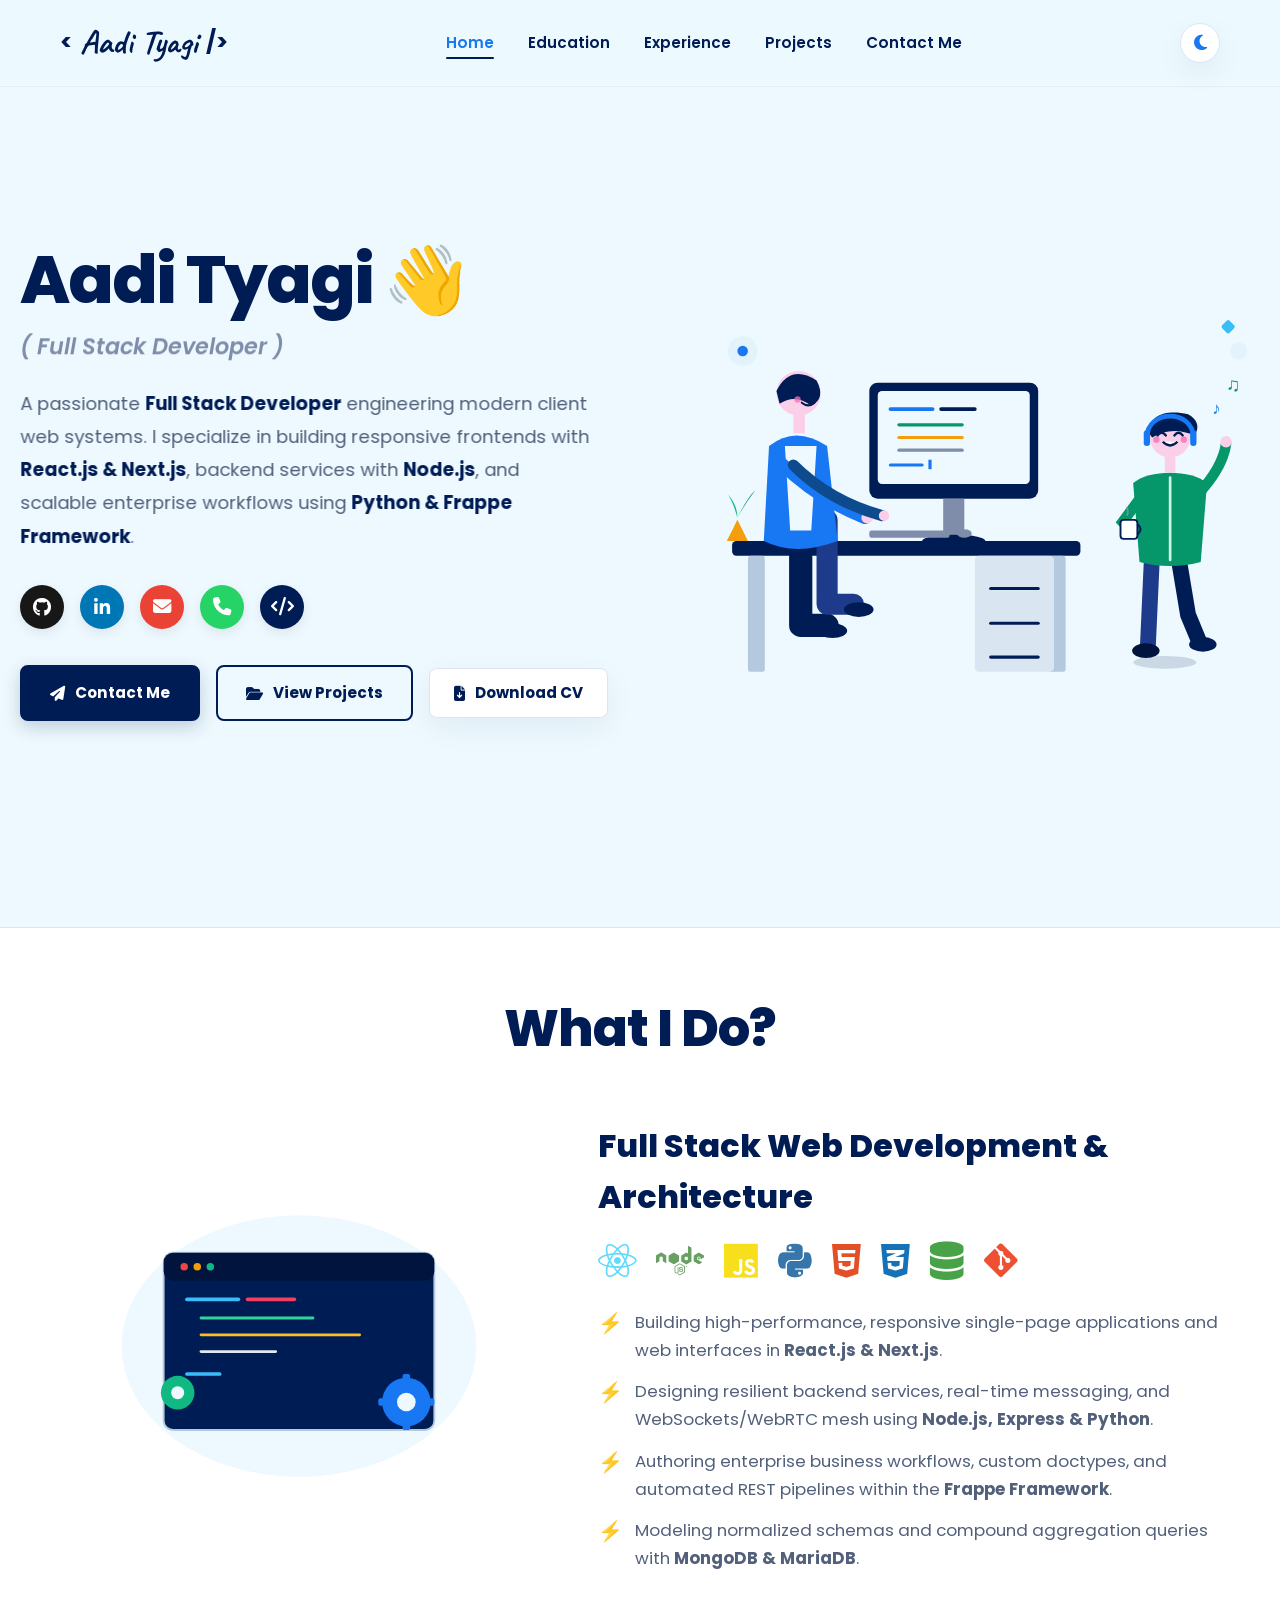
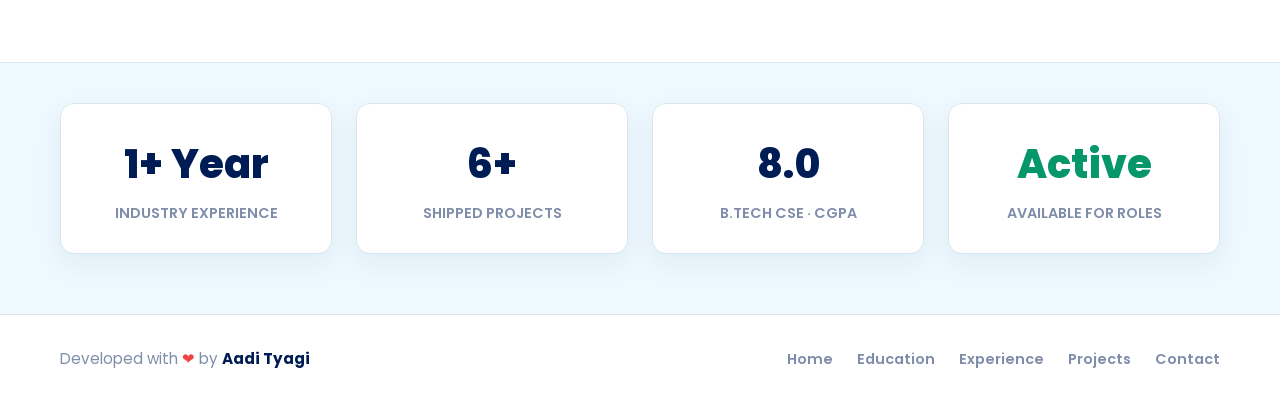
==== index.html @ 20dd753e "feat: complete master portfolio with dark mode, animations, and live projects" ====
<!DOCTYPE html>
<html lang="en">
<head>
  <meta charset="UTF-8">
  <meta name="viewport" content="width=device-width, initial-scale=1.0">
  <meta name="description" content="Aadi Tyagi — Full Stack Developer at iSpecia Technologies. Building high-performance web applications with React, Next.js, Node.js & Frappe Framework.">
  <title>Aadi Tyagi | Full Stack Developer</title>

  <!-- Google Fonts: Poppins & Caveat (Signature Script) -->
  <link rel="preconnect" href="https://fonts.googleapis.com">
  <link rel="preconnect" href="https://fonts.gstatic.com" crossorigin>
  <link href="https://fonts.googleapis.com/css2?family=Caveat:wght@700&family=Poppins:wght@300;400;500;600;700;800;900&display=swap" rel="stylesheet">

  <!-- FontAwesome 6 Icons -->
  <link rel="stylesheet" href="https://cdnjs.cloudflare.com/ajax/libs/font-awesome/6.5.1/css/all.min.css">

  <link rel="stylesheet" href="style.css">
  <link rel="icon" href="data:image/svg+xml,<svg xmlns='http://www.w3.org/2000/svg' viewBox='0 0 100 100'><text y='.9em' font-size='90'>⚡</text></svg>">
</head>
<body>

  <!-- Unique Animated Page Loader (Home: Code Bracket Pulse) -->
  <div class="page-loader" id="pageLoader">
    <div class="loader-code">&lt; Aadi Tyagi /&gt;</div>
    <span class="loader-text">Loading Portfolio...</span>
  </div>

  <!-- Header Navigation -->
  <header class="header-nav" id="headerNav">
    <div class="nav-container">
      <a href="index.html" class="brand-signature">
        <span class="brand-code-bracket">&lt;</span>
        <span>Aadi Tyagi</span>
        <span class="brand-code-bracket">/&gt;</span>
      </a>

      <nav>
        <ul class="nav-menu">
          <li><a href="index.html" class="nav-link active">Home</a></li>
          <li><a href="education.html" class="nav-link">Education</a></li>
          <li><a href="experience.html" class="nav-link">Experience</a></li>
          <li><a href="projects.html" class="nav-link">Projects</a></li>
          <li><a href="contact.html" class="nav-link">Contact Me</a></li>
        </ul>
      </nav>

      <!-- Theme Switcher & Mobile Toggle -->
      <div class="nav-actions">
        <button class="theme-toggle-btn" aria-label="Toggle theme" title="Toggle Dark/Light Mode">
          <i class="fa-solid fa-moon theme-icon-moon"></i>
        </button>
        <button class="nav-toggle" id="navToggle" aria-label="Toggle navigation">
          <span></span><span></span><span></span>
        </button>
      </div>
    </div>
  </header>

  <!-- Mobile Drawer -->
  <div class="mobile-menu" id="mobileMenu">
    <a href="index.html" class="mobile-link active">Home</a>
    <a href="education.html" class="mobile-link">Education</a>
    <a href="experience.html" class="mobile-link">Experience</a>
    <a href="projects.html" class="mobile-link">Projects</a>
    <a href="contact.html" class="mobile-link">Contact Me</a>
  </div>

  <main>
    <!-- HERO SECTION (Ashutosh Split Style) -->
    <section class="page-section">
      <div class="container hero-split">
        
        <!-- Left: Text Greeting & Description -->
        <div class="hero-text-side">
          <h1 class="hero-greeting scroll-reveal-top">Aadi Tyagi <span class="wave-hand">👋</span></h1>
          <div class="hero-handle scroll-reveal-top delay-1">( Full Stack Developer )</div>
          
          <p class="hero-summary scroll-reveal-left delay-1">
            A passionate <strong>Full Stack Developer</strong> engineering modern client web systems. I specialize in building responsive frontends with <strong>React.js &amp; Next.js</strong>, backend services with <strong>Node.js</strong>, and scalable enterprise workflows using <strong>Python &amp; Frappe Framework</strong>.
          </p>

          <!-- Social Media Icons Row -->
          <div class="social-icons-row scroll-reveal-bottom delay-2">
            <a href="https://github.com/aadityagi24" target="_blank" rel="noopener" class="social-circle github" title="GitHub">
              <i class="fa-brands fa-github"></i>
            </a>
            <a href="https://linkedin.com" target="_blank" rel="noopener" class="social-circle linkedin" title="LinkedIn">
              <i class="fa-brands fa-linkedin-in"></i>
            </a>
            <a href="mailto:aadityagi1232@gmail.com" class="social-circle email" title="Email Me">
              <i class="fa-solid fa-envelope"></i>
            </a>
            <a href="tel:7409084392" class="social-circle phone" title="Call Me">
              <i class="fa-solid fa-phone"></i>
            </a>
            <a href="contact.html" class="social-circle code" title="Get in Touch">
              <i class="fa-solid fa-code"></i>
            </a>
          </div>

          <!-- Action Buttons -->
          <div class="hero-btn-row scroll-reveal-bottom delay-3">
            <a href="contact.html" class="btn-ashutosh">
              <i class="fa-solid fa-paper-plane"></i> Contact Me
            </a>
            <a href="projects.html" class="btn-ashutosh-outline">
              <i class="fa-solid fa-folder-open"></i> View Projects
            </a>
            <a href="Aadi Resume.pdf" download="Aadi_Tyagi_Resume.pdf" class="btn-ashutosh-download" title="Download Official Resume PDF">
              <i class="fa-solid fa-file-arrow-down"></i> Download CV
            </a>
          </div>
        </div>

        <!-- Right: Clean Developer Vector Illustration with 2 Expressive Cartoon Characters -->
        <div class="hero-art-side scroll-reveal-forward delay-1">
          <div class="illustration-wrap">
            <svg viewBox="0 0 520 420" fill="none" xmlns="http://www.w3.org/2000/svg" style="width: 100%; height: auto;">
              <!-- Desk Surface & Architecture -->
              <rect x="20" y="270" width="330" height="14" rx="4" fill="#001C55"/>
              <rect x="35" y="284" width="16" height="110" rx="3" fill="#B4C9DE"/>
              <rect x="320" y="284" width="16" height="110" rx="3" fill="#B4C9DE"/>
              
              <!-- Drawers Unit -->
              <rect x="250" y="284" width="75" height="110" rx="4" fill="#D9E6F2"/>
              <line x1="265" y1="315" x2="310" y2="315" stroke="#001C55" stroke-width="3" stroke-linecap="round"/>
              <line x1="265" y1="348" x2="310" y2="348" stroke="#001C55" stroke-width="3" stroke-linecap="round"/>
              <line x1="265" y1="380" x2="310" y2="380" stroke="#001C55" stroke-width="3" stroke-linecap="round"/>

              <!-- Computer Monitor with Glow -->
              <rect x="150" y="120" width="160" height="110" rx="8" fill="#001C55"/>
              <rect x="158" y="128" width="144" height="88" rx="4" fill="#EDF9FE" class="screen-glow-bg"/>
              <rect x="220" y="230" width="20" height="40" fill="#7F8DAA"/>
              <ellipse cx="230" cy="270" rx="30" ry="6" fill="#001C55"/>
              
              <!-- Code Lines on Monitor Screen with Blinking Cursor -->
              <g class="typing-code-lines">
                <line x1="170" y1="145" x2="210" y2="145" stroke="#1877F2" stroke-width="3.5" stroke-linecap="round" class="dev-line line-1"/>
                <line x1="218" y1="145" x2="250" y2="145" stroke="#001C55" stroke-width="3.5" stroke-linecap="round" class="dev-line line-2"/>
                <line x1="178" y1="160" x2="250" y2="160" stroke="#059669" stroke-width="3" stroke-linecap="round" class="dev-line line-3"/>
                <line x1="178" y1="172" x2="280" y2="172" stroke="#F59E0B" stroke-width="3" stroke-linecap="round" class="dev-line line-4"/>
                <line x1="178" y1="184" x2="240" y2="184" stroke="#7F8DAA" stroke-width="3" stroke-linecap="round" class="dev-line line-5"/>
                <line x1="170" y1="198" x2="200" y2="198" stroke="#1877F2" stroke-width="3" stroke-linecap="round" class="dev-line line-6"/>
                <rect x="206" y="193" width="3" height="9" fill="#1877F2" class="dev-code-cursor"/>
              </g>

              <!-- Keyboard & Mouse -->
              <rect x="150" y="260" width="76" height="7" rx="2" fill="#7F8DAA"/>
              <ellipse cx="240" cy="263" rx="7" ry="4" fill="#7F8DAA"/>

              <!-- ========================================================
                   CARTOON 1: DEVELOPER SITTING & WORKING AT DESK
                   ======================================================== -->
              <!-- Legs -->
              <path d="M85 250 L85 350 L110 350" stroke="#001C55" stroke-width="22" stroke-linecap="round" stroke-linejoin="round"/>
              <path d="M110 250 L110 330 L135 330" stroke="#1E3A8A" stroke-width="20" stroke-linecap="round" stroke-linejoin="round"/>
              <!-- Shoes -->
              <ellipse cx="115" cy="355" rx="14" ry="7" fill="#001C55"/>
              <ellipse cx="140" cy="335" rx="14" ry="7" fill="#001C55"/>
              
              <!-- Body / Jacket -->
              <path d="M55 180 Q80 160 110 180 L120 270 Q80 285 50 270 Z" fill="#1877F2"/>
              <path d="M70 180 L75 260 L95 260 L100 180 Z" fill="#EDF9FE"/>

              <!-- Left Arm (Typing rapidly on keyboard) -->
              <g class="anim-typing-left">
                <path d="M65 195 Q100 230 146 248" stroke="#1877F2" stroke-width="12" stroke-linecap="round"/>
                <circle cx="148" cy="248" r="5.5" fill="#FBCFE8"/>
              </g>

              <!-- Right Arm (Typing alternating rhythm) -->
              <g class="anim-typing-right">
                <path d="M78 198 Q112 232 162 246" stroke="#0E4A8E" stroke-width="10.5" stroke-linecap="round"/>
                <circle cx="164" cy="246" r="5" fill="#FBCFE8"/>
              </g>

              <!-- Head & Fully Visible Cute Face -->
              <g class="anim-dev-head">
                <rect x="78" y="150" width="11" height="18" fill="#FBCFE8"/>
                <circle cx="83" cy="130" r="21" fill="#FBCFE8"/>
                <!-- Hair -->
                <path d="M62 128 Q75 102 100 118 Q109 135 95 142 Q80 130 65 140 Z" fill="#001C55"/>
                <!-- Glasses -->
                <rect x="86" y="124" width="11" height="9" rx="2" fill="none" stroke="#001C55" stroke-width="2"/>
                <circle cx="91" cy="128" r="1.8" fill="#001C55"/>
                <!-- Smile & Blush -->
                <path d="M86 139 Q92 144 98 139" stroke="#001C55" stroke-width="2" stroke-linecap="round" fill="none"/>
                <circle cx="82" cy="136" r="3" fill="#F472B6" opacity="0.75"/>
              </g>
              
              <!-- Potted Plant on Desk -->
              <path d="M25 250 L35 270 L15 270 Z" fill="#F59E0B"/>
              <path d="M25 248 Q20 230 15 225 Q25 235 25 248 Z" fill="#10B981"/>
              <path d="M25 248 Q35 228 42 222 Q32 235 25 248 Z" fill="#059669"/>

              <!-- ========================================================
                   CARTOON 2: DANCING & ENJOYING FRIEND WITH HEADPHONES
                   ======================================================== -->
              <g class="anim-dancing-cartoon">
                <!-- Ground Contact Shadow -->
                <ellipse cx="430" cy="385" rx="30" ry="6" fill="rgba(0, 28, 85, 0.15)"/>

                <!-- Dancing Legs (tapping foot rhythm) -->
                <path d="M418 280 L414 368" stroke="#1E3A8A" stroke-width="15" stroke-linecap="round"/>
                <path d="M442 280 L452 340 L462 364" stroke="#001C55" stroke-width="15" stroke-linecap="round" stroke-linejoin="round"/>
                <!-- Sneakers -->
                <ellipse cx="412" cy="374" rx="13" ry="7" fill="#00143D"/>
                <ellipse cx="466" cy="368" rx="13" ry="7" fill="#001C55"/>

                <!-- Emerald Green Hoodie Torso -->
                <path d="M400 215 C415 202 455 202 470 215 L464 290 C446 295 424 295 406 290 Z" fill="#059669"/>
                <line x1="435" y1="210" x2="435" y2="288" stroke="#D1FAE5" stroke-width="2.5" stroke-linecap="round"/>

                <!-- Left Arm holding warm coffee mug -->
                <path d="M410 225 L390 252 L400 262" stroke="#059669" stroke-width="10" stroke-linecap="round"/>
                <rect x="388" y="250" width="16" height="18" rx="3" fill="#FFFFFF" stroke="#001C55" stroke-width="1.8"/>
                <path d="M404 254 Q410 259 404 264" stroke="#001C55" stroke-width="2" fill="none"/>
                <!-- Steam -->
                <path d="M394 246 Q396 242 394 238" stroke="#7F8DAA" stroke-width="1.5" fill="none"/>

                <!-- Right Arm raised dancing in rhythm -->
                <g class="anim-dance-arms">
                  <path d="M462 225 Q485 200 488 178" stroke="#059669" stroke-width="10" stroke-linecap="round"/>
                  <circle cx="488" cy="176" r="5.5" fill="#FBCFE8"/>
                </g>

                <!-- Head & FULLY VISIBLE HAPPY FACE WITH HEADPHONES -->
                <rect x="430" y="190" width="10" height="15" fill="#FBCFE8"/>
                <circle cx="435" cy="172" r="19" fill="#FBCFE8"/>
                <!-- Hair -->
                <path d="M415 168 C415 148 435 146 452 150 C460 154 464 162 458 170 C445 164 430 164 418 172 Z" fill="#001C55"/>
                <!-- Wireless Headphones -->
                <path d="M413 172 C413 145 457 145 457 172" stroke="#1877F2" stroke-width="4.5" fill="none"/>
                <rect x="410" y="165" width="6" height="15" rx="3" fill="#1877F2"/>
                <rect x="454" y="165" width="6" height="15" rx="3" fill="#1877F2"/>
                <!-- Happy closed singing/grooving eyes (^ ^) -->
                <path d="M423 170 Q427 165 431 170" stroke="#001C55" stroke-width="2.2" fill="none" stroke-linecap="round"/>
                <path d="M439 170 Q443 165 447 170" stroke="#001C55" stroke-width="2.2" fill="none" stroke-linecap="round"/>
                <!-- Joyful open smile -->
                <path d="M428 176 Q435 183 442 176" stroke="#001C55" stroke-width="2.2" fill="#FFFFFF"/>
                <!-- Pink blush cheeks -->
                <circle cx="422" cy="174" r="3" fill="#F472B6" opacity="0.8"/>
                <circle cx="448" cy="174" r="3" fill="#F472B6" opacity="0.8"/>

                <!-- Floating Music Notes -->
                <text x="475" y="150" fill="#1877F2" font-size="16" font-weight="bold" class="anim-music-note">♪</text>
                <text x="488" y="128" fill="#059669" font-size="18" font-weight="bold" class="anim-music-note delay-1">♫</text>
              </g>

              <!-- Ambient Floating Tech Elements -->
              <circle cx="30" cy="90" r="14" fill="#E2F3FB"/>
              <circle cx="30" cy="90" r="5" fill="#1877F2"/>
              <circle cx="500" cy="90" r="8" fill="#E2F3FB"/>
              <rect x="490" y="60" width="10" height="10" rx="2" transform="rotate(45 490 60)" fill="#38BDF8"/>
            </svg>
          </div>
        </div>

      </div>
    </section>

    <!-- WHAT I DO SECTION (Ashutosh Hathidara Style) -->
    <section class="page-section" style="background: var(--bg-card); border-top: 1px solid var(--border-card); border-bottom: 1px solid var(--border-card);">
      <div class="container">
        <h2 class="section-heading-center scroll-reveal-top">What I Do?</h2>

        <div class="what-i-do-grid">
          <!-- Left: Development Illustration -->
          <div class="wid-art scroll-reveal-left delay-1">
            <svg viewBox="0 0 450 360" fill="none" xmlns="http://www.w3.org/2000/svg" style="max-width: 420px; width: 100%; height: auto;">
              <!-- Background Cloud / Hexagon Bubble -->
              <ellipse cx="225" cy="180" rx="190" ry="140" fill="#EDF9FE"/>
              <!-- Code Window -->
              <rect x="80" y="80" width="290" height="190" rx="10" fill="#001C55" stroke="#B4C9DE" stroke-width="2"/>
              <rect x="80" y="80" width="290" height="30" rx="10" fill="#00143D"/>
              <circle cx="102" cy="95" r="4" fill="#EF4444"/>
              <circle cx="116" cy="95" r="4" fill="#F59E0B"/>
              <circle cx="130" cy="95" r="4" fill="#10B981"/>
              
              <!-- Code Text lines -->
              <line x1="105" y1="130" x2="160" y2="130" stroke="#38BDF8" stroke-width="4" stroke-linecap="round"/>
              <line x1="170" y1="130" x2="220" y2="130" stroke="#F43F5E" stroke-width="4" stroke-linecap="round"/>
              <line x1="120" y1="150" x2="240" y2="150" stroke="#34D399" stroke-width="3" stroke-linecap="round"/>
              <line x1="120" y1="168" x2="290" y2="168" stroke="#FBBF24" stroke-width="3" stroke-linecap="round"/>
              <line x1="120" y1="186" x2="200" y2="186" stroke="#E2E8F0" stroke-width="3" stroke-linecap="round"/>
              <line x1="105" y1="210" x2="140" y2="210" stroke="#38BDF8" stroke-width="4" stroke-linecap="round"/>

              <!-- Animated Gear & Connection nodes -->
              <g class="spin-slow-gear">
                <circle cx="340" cy="240" r="26" fill="#1877F2"/>
                <circle cx="340" cy="240" r="10" fill="#EDF9FE"/>
                <!-- gear cogs -->
                <rect x="336" y="210" width="8" height="6" rx="2" fill="#1877F2"/>
                <rect x="336" y="264" width="8" height="6" rx="2" fill="#1877F2"/>
                <rect x="310" y="236" width="6" height="8" rx="2" fill="#1877F2"/>
                <rect x="364" y="236" width="6" height="8" rx="2" fill="#1877F2"/>
              </g>
              <g class="pulse-node">
                <circle cx="95" cy="230" r="18" fill="#10B981"/>
                <circle cx="95" cy="230" r="7" fill="#EDF9FE"/>
              </g>
            </svg>
          </div>

          <!-- Right: Skills and Bullets -->
          <div class="wid-content scroll-reveal-right delay-1">
            <h3 class="wid-title scroll-reveal-top delay-1">Full Stack Web Development &amp; Architecture</h3>

            <!-- Tech Icons Row -->
            <div class="tech-icons-row scroll-reveal-forward delay-2" title="Core Technologies">
              <i class="fa-brands fa-react tech-icon-item" title="React.js" style="color: #61DAFB;"></i>
              <i class="fa-brands fa-node tech-icon-item" title="Node.js" style="color: #68A063;"></i>
              <i class="fa-brands fa-js tech-icon-item" title="JavaScript ES6+" style="color: #F7DF1E;"></i>
              <i class="fa-brands fa-python tech-icon-item" title="Python" style="color: #3776AB;"></i>
              <i class="fa-brands fa-html5 tech-icon-item" title="HTML5" style="color: #E34F26;"></i>
              <i class="fa-brands fa-css3-alt tech-icon-item" title="CSS3" style="color: #1572B6;"></i>
              <i class="fa-solid fa-database tech-icon-item" title="MongoDB & SQL" style="color: #47A248;"></i>
              <i class="fa-brands fa-git-alt tech-icon-item" title="Git" style="color: #F05032;"></i>
            </div>

            <!-- Bullet Points -->
            <div class="wid-bullets">
              <div class="wid-bullet scroll-reveal-bottom delay-1">
                <span class="bullet-emoji">⚡</span>
                <span>Building high-performance, responsive single-page applications and web interfaces in <strong>React.js &amp; Next.js</strong>.</span>
              </div>
              <div class="wid-bullet scroll-reveal-bottom delay-2">
                <span class="bullet-emoji">⚡</span>
                <span>Designing resilient backend services, real-time messaging, and WebSockets/WebRTC mesh using <strong>Node.js, Express &amp; Python</strong>.</span>
              </div>
              <div class="wid-bullet scroll-reveal-bottom delay-3">
                <span class="bullet-emoji">⚡</span>
                <span>Authoring enterprise business workflows, custom doctypes, and automated REST pipelines within the <strong>Frappe Framework</strong>.</span>
              </div>
              <div class="wid-bullet scroll-reveal-bottom delay-4">
                <span class="bullet-emoji">⚡</span>
                <span>Modeling normalized schemas and compound aggregation queries with <strong>MongoDB &amp; MariaDB</strong>.</span>
              </div>
            </div>
          </div>
        </div>
      </div>
    </section>

    <!-- METRICS STRIP -->
    <section class="page-section" style="padding: 40px 0 60px;">
      <div class="container">
        <div style="display: grid; grid-template-columns: repeat(auto-fit, minmax(220px, 1fr)); gap: 24px; text-align: center;">
          <div class="scroll-reveal-left delay-1" style="background: var(--bg-card); border: 1px solid var(--border-card); border-radius: var(--r-md); padding: 28px 20px; box-shadow: var(--shadow-card);">
            <div style="font-size: 2.5rem; font-weight: 800; color: var(--text-dark);">1+ Year</div>
            <div style="font-size: 0.9rem; font-weight: 600; color: var(--text-muted); text-transform: uppercase; margin-top: 6px;">Industry Experience</div>
          </div>
          <div class="scroll-reveal-forward delay-2" style="background: var(--bg-card); border: 1px solid var(--border-card); border-radius: var(--r-md); padding: 28px 20px; box-shadow: var(--shadow-card);">
            <div style="font-size: 2.5rem; font-weight: 800; color: var(--text-dark);">6+</div>
            <div style="font-size: 0.9rem; font-weight: 600; color: var(--text-muted); text-transform: uppercase; margin-top: 6px;">Shipped Projects</div>
          </div>
          <div class="scroll-reveal-back delay-3" style="background: var(--bg-card); border: 1px solid var(--border-card); border-radius: var(--r-md); padding: 28px 20px; box-shadow: var(--shadow-card);">
            <div style="font-size: 2.5rem; font-weight: 800; color: var(--text-dark);">8.0</div>
            <div style="font-size: 0.9rem; font-weight: 600; color: var(--text-muted); text-transform: uppercase; margin-top: 6px;">B.Tech CSE &middot; CGPA</div>
          </div>
          <div class="scroll-reveal-right delay-4" style="background: var(--bg-card); border: 1px solid var(--border-card); border-radius: var(--r-md); padding: 28px 20px; box-shadow: var(--shadow-card);">
            <div style="font-size: 2.5rem; font-weight: 800; color: #059669;">Active</div>
            <div style="font-size: 0.9rem; font-weight: 600; color: var(--text-muted); text-transform: uppercase; margin-top: 6px;">Available For Roles</div>
          </div>
        </div>
      </div>
    </section>
  </main>

  <!-- Master Footer -->
  <footer class="master-footer">
    <div class="container footer-inner">
      <div class="footer-author">
        Developed with <span style="color: #ef4444;">❤</span> by <strong>Aadi Tyagi</strong>
      </div>
      <div class="footer-links">
        <a href="index.html" class="footer-link">Home</a>
        <a href="education.html" class="footer-link">Education</a>
        <a href="experience.html" class="footer-link">Experience</a>
        <a href="projects.html" class="footer-link">Projects</a>
        <a href="contact.html" class="footer-link">Contact</a>
      </div>
    </div>
  </footer>

  <script src="script.js"></script>
</body>
</html>
---- style.css ----
/* ==========================================================================
   AADI TYAGI — MASTERPORTFOLIO (Ashutosh Hathidara Style)
   Clean Light Sky-Blue Aesthetic · Signature Script Logo · Multi-Page Flow
   Typography: Poppins + Signature Font ('Caveat')
   ========================================================================== */

@import url('https://fonts.googleapis.com/css2?family=Caveat:wght@700&family=Poppins:wght@300;400;500;600;700;800;900&display=swap');

:root {
  /* MasterPortfolio Signature Sky Palette */
  --bg-page:        #edf9fe;
  --bg-card:        #ffffff;
  --bg-card-hover:  #ffffff;
  --bg-tint:        #e2f3fb;
  --bg-badge:       #e8f4fc;
  --bg-nav:         rgba(237, 249, 254, 0.95);
  --bg-nav-scrolled: rgba(237, 249, 254, 0.98);

  /* Typography Colors */
  --text-dark:      #001c55;
  --text-body:      #52607b;
  --text-muted:     #7f8daa;
  --text-light:     #a0aec0;

  /* Accent & Interaction */
  --accent-navy:    #001c55;
  --accent-blue:    #1877f2;
  --accent-hover:   #003399;
  --accent-soft:    rgba(0, 28, 85, 0.08);

  --btn-bg:         #001c55;
  --btn-text:       #ffffff;

  --border-card:    #d9e6f2;
  --border-light:   #e7eff7;
  --border-nav:     rgba(217, 230, 242, 0.6);

  /* Shadows */
  --shadow-card:    0 10px 30px rgba(0, 28, 85, 0.06);
  --shadow-hover:   0 18px 40px rgba(0, 28, 85, 0.12);
  --shadow-btn:     0 6px 18px rgba(0, 28, 85, 0.2);

  /* Geometry */
  --r-sm:           8px;
  --r-md:           14px;
  --r-lg:           20px;
  --r-full:         9999px;

  /* Fonts */
  --font-main:      'Poppins', sans-serif;
  --font-signature: 'Caveat', cursive;

  --ease:           cubic-bezier(0.16, 1, 0.3, 1);
}

/* ============ HIGH-CONTRAST CURATED DARK THEME ============ */
[data-theme="dark"] {
  --bg-page:        #0a0f1d;
  --bg-card:        #11192e;
  --bg-card-hover:  #16223d;
  --bg-tint:        #16223d;
  --bg-badge:       #1e293b;
  --bg-nav:         rgba(10, 15, 29, 0.92);
  --bg-nav-scrolled: rgba(10, 15, 29, 0.98);

  --text-dark:      #f8fafc;
  --text-body:      #cbd5e1;
  --text-muted:     #94a3b8;
  --text-light:     #64748b;

  --accent-navy:    #38bdf8;
  --accent-blue:    #38bdf8;
  --accent-hover:   #60a5fa;
  --accent-soft:    rgba(56, 189, 248, 0.14);

  --btn-bg:         #1877f2;
  --btn-text:       #ffffff;

  --border-card:    #1e293b;
  --border-light:   #27354f;
  --border-nav:     rgba(30, 41, 59, 0.85);

  --shadow-card:    0 10px 30px rgba(0, 0, 0, 0.45);
  --shadow-hover:   0 18px 40px rgba(0, 0, 0, 0.65);
  --shadow-btn:     0 6px 18px rgba(56, 189, 248, 0.25);
}

/* ============ RESET & BASE ============ */
*, *::before, *::after {
  margin: 0;
  padding: 0;
  box-sizing: border-box;
}

html {
  scroll-behavior: smooth;
  font-size: 16px;
  background-color: var(--bg-page);
}

body {
  font-family: var(--font-main);
  background-color: var(--bg-page);
  color: var(--text-dark);
  line-height: 1.6;
  -webkit-font-smoothing: antialiased;
  -moz-osx-font-smoothing: grayscale;
  min-height: 100vh;
  display: flex;
  flex-direction: column;
}

/* Page Transition Loader */
.page-loader {
  position: fixed;
  inset: 0;
  background: var(--bg-page);
  z-index: 99999;
  display: flex;
  flex-direction: column;
  align-items: center;
  justify-content: center;
  gap: 20px;
  transition: opacity 0.5s ease, visibility 0.5s ease;
}

.page-loader.fade-out {
  opacity: 0;
  visibility: hidden;
  pointer-events: none;
}

/* Unique Loader Animations */
/* 1. Code Brackets Loader (Home) */
.loader-code {
  font-family: var(--font-signature);
  font-size: 2.8rem;
  color: var(--text-dark);
  animation: pulseScale 1.4s infinite ease-in-out;
}

/* 2. Cap Loader (Education) */
.loader-cap {
  font-size: 3rem;
  color: #1877f2;
  animation: bounceCap 1.2s infinite alternate ease-in-out;
}

/* 3. Briefcase Loader (Experience) */
.loader-exp {
  font-size: 2.8rem;
  color: var(--text-dark);
  animation: swingBrief 1.2s infinite ease-in-out;
}

/* 4. Terminal / Project Loader (Projects) */
.loader-projects {
  font-size: 2.8rem;
  color: #0ea5e9;
  animation: spinSlow 2s infinite linear;
}

/* 5. Plane Loader (Contact) */
.loader-contact {
  font-size: 3rem;
  color: #2563eb;
  animation: flyPlane 1.5s infinite ease-in-out;
}

.loader-text {
  font-size: 0.9rem;
  font-weight: 600;
  letter-spacing: 0.08em;
  text-transform: uppercase;
  color: var(--text-muted);
}

@keyframes pulseScale {
  0%, 100% { transform: scale(0.95); opacity: 0.7; }
  50% { transform: scale(1.08); opacity: 1; }
}

@keyframes bounceCap {
  0% { transform: translateY(0) rotate(-4deg); }
  100% { transform: translateY(-16px) rotate(4deg); }
}

@keyframes swingBrief {
  0%, 100% { transform: rotate(-8deg); }
  50% { transform: rotate(8deg); }
}

@keyframes spinSlow {
  0% { transform: rotate(0deg); }
  100% { transform: rotate(360deg); }
}

@keyframes flyPlane {
  0%, 100% { transform: translate(0, 0) rotate(0deg); }
  50% { transform: translate(12px, -12px) rotate(-10deg); }
}

/* ============ NAVBAR (Ashutosh Style) ============ */
.header-nav {
  position: sticky;
  top: 0;
  width: 100%;
  background: var(--bg-nav);
  backdrop-filter: blur(12px);
  -webkit-backdrop-filter: blur(12px);
  z-index: 1000;
  padding: 16px 0;
  border-bottom: 1px solid var(--border-nav);
  transition: all 0.3s var(--ease);
}

.header-nav.scrolled {
  box-shadow: var(--shadow-card);
  background: var(--bg-nav-scrolled);
}

.nav-actions {
  display: flex;
  align-items: center;
  gap: 12px;
}

.theme-toggle-btn {
  width: 40px;
  height: 40px;
  border-radius: var(--r-full);
  border: 1px solid var(--border-card);
  background: var(--bg-card);
  color: var(--text-dark);
  display: inline-flex;
  align-items: center;
  justify-content: center;
  cursor: pointer;
  font-size: 1.1rem;
  transition: all 0.25s var(--ease);
  box-shadow: var(--shadow-card);
}

.theme-toggle-btn:hover {
  transform: scale(1.08) rotate(15deg);
  border-color: var(--accent-blue);
  color: var(--accent-blue);
}

.theme-icon-sun {
  color: #f59e0b;
}

.theme-icon-moon {
  color: #1877f2;
}

.nav-container {
  max-width: 1240px;
  margin: 0 auto;
  padding: 0 40px;
  display: flex;
  align-items: center;
  justify-content: space-between;
}

/* Signature Brand Logo */
.brand-signature {
  display: inline-flex;
  align-items: center;
  gap: 8px;
  text-decoration: none;
  font-family: var(--font-signature);
  font-size: 2.1rem;
  color: var(--text-dark);
  font-weight: 700;
  transition: transform 0.2s var(--ease);
}

.brand-signature:hover {
  transform: scale(1.03);
}

.brand-code-bracket {
  font-family: var(--font-main);
  font-size: 1.4rem;
  font-weight: 700;
  color: var(--text-dark);
}

.nav-menu {
  display: flex;
  align-items: center;
  gap: 34px;
  list-style: none;
}

.nav-link {
  font-size: 0.95rem;
  font-weight: 600;
  color: var(--text-dark);
  text-decoration: none;
  position: relative;
  transition: color 0.2s ease;
  padding: 6px 0;
}

.nav-link:hover,
.nav-link.active {
  color: var(--accent-blue);
}

.nav-link.active::after {
  content: '';
  position: absolute;
  bottom: 0;
  left: 0;
  width: 100%;
  height: 2.5px;
  background: var(--accent-navy);
  border-radius: 2px;
}

/* Mobile Hamburger */
.nav-toggle {
  display: none;
  flex-direction: column;
  justify-content: center;
  gap: 5px;
  width: 40px;
  height: 40px;
  background: transparent;
  border: none;
  cursor: pointer;
  padding: 5px;
}

.nav-toggle span {
  display: block;
  width: 100%;
  height: 2.5px;
  background: var(--text-dark);
  border-radius: 2px;
  transition: all 0.25s;
}

.nav-toggle.open span:nth-child(1) { transform: translateY(7.5px) rotate(45deg); }
.nav-toggle.open span:nth-child(2) { opacity: 0; }
.nav-toggle.open span:nth-child(3) { transform: translateY(-7.5px) rotate(-45deg); }

/* Mobile Menu Drawer */
.mobile-menu {
  position: fixed;
  inset: 72px 0 0 0;
  background: var(--bg-page);
  z-index: 990;
  display: none;
  flex-direction: column;
  padding: 30px 40px;
  gap: 20px;
  border-top: 1px solid var(--border-card);
}

.mobile-menu.open {
  display: flex;
}

.mobile-link {
  font-size: 1.25rem;
  font-weight: 700;
  color: var(--text-dark);
  text-decoration: none;
  padding: 10px 0;
  border-bottom: 1px solid var(--border-card);
}

.mobile-link.active {
  color: var(--accent-blue);
}

/* ============ MAIN LAYOUT ============ */
main {
  flex: 1;
}

.container {
  max-width: 1240px;
  margin: 0 auto;
  padding: 0 40px;
}

.page-section {
  padding: 60px 0 90px;
}

/* ============ ASHUTOSH HERO SPLIT ============ */
.hero-split {
  display: grid;
  grid-template-columns: 1.15fr 1fr;
  gap: 60px;
  align-items: center;
  min-height: calc(85vh - 75px);
  padding: 40px 0 60px;
}

.hero-text-side {
  display: flex;
  flex-direction: column;
}

.hero-greeting {
  font-size: clamp(2.8rem, 5.2vw, 4.4rem);
  font-weight: 800;
  color: var(--text-dark);
  line-height: 1.12;
  letter-spacing: -0.03em;
  margin-bottom: 12px;
}

.hero-handle {
  font-size: 1.4rem;
  font-weight: 600;
  color: var(--text-muted);
  font-style: italic;
  margin-bottom: 22px;
}

.hero-summary {
  font-size: 1.15rem;
  color: var(--text-body);
  line-height: 1.8;
  margin-bottom: 32px;
  max-width: 580px;
}

.hero-summary strong {
  color: var(--text-dark);
  font-weight: 700;
}

/* Social Icon Badges (Ashutosh Style) */
.social-icons-row {
  display: flex;
  align-items: center;
  gap: 16px;
  margin-bottom: 36px;
  flex-wrap: wrap;
}

.social-circle {
  width: 44px;
  height: 44px;
  border-radius: 50%;
  display: flex;
  align-items: center;
  justify-content: center;
  text-decoration: none;
  font-size: 1.15rem;
  color: #ffffff;
  transition: all 0.25s var(--ease);
  box-shadow: 0 4px 12px rgba(0, 0, 0, 0.08);
}

.social-circle:hover {
  transform: translateY(-4px) scale(1.05);
  box-shadow: 0 8px 18px rgba(0, 0, 0, 0.16);
}

.social-circle.github   { background: #181717; }
.social-circle.linkedin { background: #0077b5; }
.social-circle.email    { background: #ea4335; }
.social-circle.phone    { background: #25d366; }
.social-circle.code     { background: #001c55; }

/* Action Buttons */
.hero-btn-row {
  display: flex;
  align-items: center;
  gap: 16px;
  flex-wrap: wrap;
}

.btn-ashutosh {
  display: inline-flex;
  align-items: center;
  gap: 10px;
  background: var(--accent-navy);
  color: #ffffff;
  padding: 14px 28px;
  font-size: 0.95rem;
  font-weight: 700;
  border-radius: var(--r-sm);
  text-decoration: none;
  box-shadow: var(--shadow-btn);
  transition: all 0.25s var(--ease);
  cursor: pointer;
  border: 2px solid var(--accent-navy);
}

.btn-ashutosh:hover {
  background: var(--accent-hover);
  border-color: var(--accent-hover);
  transform: translateY(-2px);
  box-shadow: var(--shadow-hover);
}

.btn-ashutosh-outline {
  display: inline-flex;
  align-items: center;
  gap: 10px;
  background: transparent;
  color: var(--accent-navy);
  padding: 14px 28px;
  font-size: 0.95rem;
  font-weight: 700;
  border-radius: var(--r-sm);
  text-decoration: none;
  border: 2px solid var(--accent-navy);
  transition: all 0.25s var(--ease);
}

.btn-ashutosh-outline:hover {
  background: var(--accent-navy);
  color: #ffffff;
  transform: translateY(-2px);
}

/* Hero Illustration Container */
.hero-art-side {
  display: flex;
  align-items: center;
  justify-content: center;
  position: relative;
}

.illustration-wrap {
  width: 100%;
  max-width: 520px;
  animation: floatArt 6s ease-in-out infinite alternate;
}

@keyframes floatArt {
  0%   { transform: translateY(0); }
  100% { transform: translateY(-10px); }
}

/* ============ WHAT I DO SECTION (Ashutosh Style) ============ */
.section-heading-center {
  font-size: clamp(2.2rem, 4vw, 3.2rem);
  font-weight: 800;
  color: var(--text-dark);
  text-align: center;
  margin-bottom: 50px;
  letter-spacing: -0.02em;
}

.what-i-do-grid {
  display: grid;
  grid-template-columns: 1fr 1.3fr;
  gap: 60px;
  align-items: center;
  margin-top: 40px;
}

.wid-art {
  display: flex;
  justify-content: center;
}

.wid-content {
  display: flex;
  flex-direction: column;
}

.wid-title {
  font-size: 2rem;
  font-weight: 800;
  color: var(--text-dark);
  margin-bottom: 20px;
}

.tech-icons-row {
  display: flex;
  align-items: center;
  gap: 20px;
  font-size: 2.4rem;
  color: var(--text-muted);
  margin-bottom: 28px;
  flex-wrap: wrap;
}

.tech-icon-item {
  transition: transform 0.2s, color 0.2s;
  cursor: pointer;
}

.tech-icon-item:hover {
  transform: scale(1.18);
  color: var(--accent-blue);
}

.wid-bullets {
  display: flex;
  flex-direction: column;
  gap: 14px;
}

.wid-bullet {
  display: flex;
  align-items: flex-start;
  gap: 12px;
  font-size: 1.05rem;
  color: var(--text-body);
  line-height: 1.65;
}

.wid-bullet span.bullet-emoji {
  font-size: 1.25rem;
  line-height: 1.4;
}

/* ============ PAGE HEADER (MULTI-PAGE BANNER) ============ */
.page-hero-banner {
  display: grid;
  grid-template-columns: 1fr 1.1fr;
  gap: 60px;
  align-items: center;
  padding: 40px 0 60px;
}

.page-hero-art {
  display: flex;
  align-items: center;
  justify-content: center;
}

.page-hero-text {
  display: flex;
  flex-direction: column;
}

.page-main-title {
  font-size: clamp(2.4rem, 4.5vw, 3.6rem);
  font-weight: 800;
  color: var(--text-dark);
  line-height: 1.15;
  margin-bottom: 14px;
  letter-spacing: -0.02em;
}

.page-subtitle {
  font-size: 1.25rem;
  font-weight: 700;
  color: var(--text-dark);
  margin-bottom: 16px;
}

.page-desc {
  font-size: 1.05rem;
  color: var(--text-body);
  line-height: 1.75;
  margin-bottom: 24px;
}

/* ============ EDUCATION CARDS ============ */
.degrees-section-title {
  font-size: 2.2rem;
  font-weight: 800;
  color: var(--text-dark);
  text-align: center;
  margin: 60px 0 40px;
}

.degrees-container {
  display: flex;
  flex-direction: column;
  gap: 30px;
}

.degree-card {
  background: var(--bg-card);
  border: 1px solid var(--border-card);
  border-radius: var(--r-md);
  padding: 36px 40px;
  box-shadow: var(--shadow-card);
  display: grid;
  grid-template-columns: 120px 1fr;
  gap: 36px;
  align-items: center;
  transition: all 0.3s var(--ease);
}

.degree-card:hover {
  transform: translateY(-4px);
  box-shadow: var(--shadow-hover);
}

.degree-logo-box {
  width: 100px;
  height: 100px;
  border-radius: 50%;
  background: var(--bg-tint);
  border: 2px solid var(--border-card);
  display: flex;
  align-items: center;
  justify-content: center;
  font-size: 2.2rem;
  color: var(--accent-navy);
}

.degree-body {
  display: flex;
  flex-direction: column;
}

.degree-header-row {
  display: flex;
  justify-content: space-between;
  align-items: flex-start;
  flex-wrap: wrap;
  gap: 10px;
  margin-bottom: 8px;
}

.degree-institution {
  font-size: 1.45rem;
  font-weight: 800;
  color: var(--text-dark);
}

.degree-dates {
  font-size: 0.95rem;
  font-weight: 700;
  color: var(--text-muted);
}

.degree-name {
  font-size: 1.15rem;
  font-weight: 700;
  color: var(--accent-blue);
  margin-bottom: 16px;
}

.degree-points {
  display: flex;
  flex-direction: column;
  gap: 8px;
}

.degree-point {
  display: flex;
  align-items: flex-start;
  gap: 10px;
  font-size: 0.98rem;
  color: var(--text-body);
}

.degree-point i {
  color: #10b981;
  margin-top: 4px;
}

/* Certifications Grid */
.certs-grid {
  display: grid;
  grid-template-columns: repeat(auto-fit, minmax(320px, 1fr));
  gap: 24px;
  margin-top: 30px;
}

.cert-card {
  background: var(--bg-card);
  border: 1px solid var(--border-card);
  border-radius: var(--r-md);
  padding: 30px;
  box-shadow: var(--shadow-card);
  display: flex;
  flex-direction: column;
  transition: all 0.3s var(--ease);
}

.cert-card:hover {
  transform: translateY(-4px);
  box-shadow: var(--shadow-hover);
}

.cert-icon-top {
  font-size: 2rem;
  color: var(--accent-navy);
  margin-bottom: 16px;
}

.cert-title {
  font-size: 1.2rem;
  font-weight: 700;
  color: var(--text-dark);
  margin-bottom: 6px;
}

.cert-issuer {
  font-size: 0.88rem;
  font-weight: 600;
  color: var(--accent-blue);
  margin-bottom: 12px;
}

.cert-desc {
  font-size: 0.92rem;
  color: var(--text-body);
  line-height: 1.6;
  margin-bottom: 18px;
  flex: 1;
}

.cert-badge {
  align-self: flex-start;
  font-size: 0.75rem;
  font-weight: 700;
  background: #e6f9ed;
  color: #059669;
  padding: 4px 12px;
  border-radius: var(--r-full);
}

/* ============ EXPERIENCE TIMELINE ============ */
.exp-timeline {
  display: flex;
  flex-direction: column;
  gap: 30px;
  margin-top: 30px;
}

.exp-card {
  background: var(--bg-card);
  border: 1px solid var(--border-card);
  border-radius: var(--r-md);
  padding: 36px 40px;
  box-shadow: var(--shadow-card);
  display: grid;
  grid-template-columns: 120px 1fr;
  gap: 36px;
  align-items: flex-start;
  transition: all 0.3s var(--ease);
}

.exp-card:hover {
  transform: translateY(-4px);
  box-shadow: var(--shadow-hover);
}

.exp-icon-box {
  width: 90px;
  height: 90px;
  border-radius: var(--r-md);
  background: var(--bg-tint);
  border: 1px solid var(--border-card);
  display: flex;
  align-items: center;
  justify-content: center;
  font-size: 2.2rem;
  color: var(--accent-navy);
}

.exp-header {
  display: flex;
  justify-content: space-between;
  align-items: flex-start;
  flex-wrap: wrap;
  gap: 10px;
  margin-bottom: 6px;
}

.exp-role-title {
  font-size: 1.45rem;
  font-weight: 800;
  color: var(--text-dark);
}

.exp-period {
  font-size: 0.92rem;
  font-weight: 700;
  color: var(--text-muted);
}

.exp-company-sub {
  font-size: 1.1rem;
  font-weight: 700;
  color: var(--accent-blue);
  margin-bottom: 16px;
}

.exp-bullets {
  display: flex;
  flex-direction: column;
  gap: 8px;
  margin-bottom: 18px;
}

.exp-bullet {
  display: flex;
  align-items: flex-start;
  gap: 10px;
  font-size: 0.98rem;
  color: var(--text-body);
  line-height: 1.6;
}

.exp-bullet i {
  color: var(--accent-blue);
  margin-top: 5px;
  font-size: 0.85rem;
}

.exp-tags-row {
  display: flex;
  flex-wrap: wrap;
  gap: 8px;
}

.exp-tag {
  font-size: 0.78rem;
  font-weight: 600;
  background: var(--bg-page);
  border: 1px solid var(--border-card);
  color: var(--text-dark);
  padding: 4px 12px;
  border-radius: var(--r-full);
}

/* ============ PROJECTS SECTION (Ashutosh Cards) ============ */
.projects-cards-grid {
  display: grid;
  grid-template-columns: repeat(auto-fit, minmax(360px, 1fr));
  gap: 28px;
  margin-top: 30px;
}

.ashutosh-proj-card {
  background: var(--bg-card);
  border: 1px solid var(--border-card);
  border-radius: var(--r-md);
  padding: 32px 30px;
  box-shadow: var(--shadow-card);
  display: flex;
  flex-direction: column;
  transition: all 0.3s var(--ease);
  position: relative;
}

.ashutosh-proj-card:hover {
  transform: translateY(-5px);
  box-shadow: var(--shadow-hover);
}

.proj-card-top {
  display: flex;
  align-items: center;
  gap: 12px;
  margin-bottom: 12px;
}

.proj-card-icon {
  font-size: 1.25rem;
  color: var(--text-dark);
}

.proj-card-name {
  font-size: 1.45rem;
  font-weight: 800;
  color: var(--text-dark);
  letter-spacing: -0.02em;
}

.proj-card-tag {
  font-size: 0.72rem;
  font-weight: 700;
  text-transform: uppercase;
  color: var(--accent-blue);
  background: var(--bg-badge);
  padding: 3px 10px;
  border-radius: var(--r-full);
  margin-bottom: 14px;
  align-self: flex-start;
}

.proj-card-desc {
  font-size: 0.95rem;
  color: var(--text-body);
  line-height: 1.65;
  margin-bottom: 24px;
  flex: 1;
}

.proj-card-bottom {
  display: flex;
  align-items: center;
  justify-content: space-between;
  padding-top: 18px;
  border-top: 1px solid var(--border-light);
  flex-wrap: wrap;
  gap: 10px;
}

.proj-tech-icons {
  display: flex;
  align-items: center;
  gap: 12px;
  font-size: 1.35rem;
  color: var(--text-muted);
}

.proj-badge-pill {
  font-size: 0.75rem;
  font-weight: 600;
  color: var(--text-dark);
  background: var(--bg-tint);
  padding: 4px 10px;
  border-radius: var(--r-sm);
}

/* Project Card Action Links (Live Demo) */
.proj-card-actions {
  display: flex;
  align-items: center;
  justify-content: flex-start;
  margin-top: 18px;
  padding-top: 16px;
  border-top: 1px dashed var(--border-card);
  width: 100%;
}

.proj-action-btn {
  display: inline-flex;
  align-items: center;
  gap: 8px;
  padding: 9px 22px;
  font-size: 0.88rem;
  font-weight: 700;
  text-decoration: none;
  border-radius: var(--r-full);
  transition: all 0.25s var(--ease);
}

.proj-btn-live {
  background: var(--accent-blue);
  color: #ffffff;
  border: 1px solid var(--accent-blue);
  box-shadow: 0 4px 12px rgba(24, 119, 242, 0.25);
}

.proj-btn-live:hover {
  background: var(--accent-hover);
  border-color: var(--accent-hover);
  transform: translateY(-2px);
  box-shadow: 0 6px 20px rgba(24, 119, 242, 0.42);
}

/* ============ CONTACT PAGE ============ */
.contact-split-page {
  display: grid;
  grid-template-columns: 1fr 1.15fr;
  gap: 60px;
  align-items: center;
  padding: 30px 0 60px;
}

.contact-avatar-side {
  display: flex;
  flex-direction: column;
  align-items: center;
  text-align: center;
}

.avatar-ring {
  width: 260px;
  height: 260px;
  border-radius: 50%;
  border: 4px solid var(--text-dark);
  padding: 8px;
  background: #ffffff;
  box-shadow: var(--shadow-card);
  margin-bottom: 24px;
  overflow: hidden;
  display: flex;
  align-items: center;
  justify-content: center;
}

.avatar-ring svg {
  width: 100%;
  height: 100%;
}

.contact-info-side {
  display: flex;
  flex-direction: column;
}

.contact-form-card {
  background: var(--bg-card);
  border: 1px solid var(--border-card);
  border-radius: var(--r-md);
  padding: 36px 40px;
  box-shadow: var(--shadow-card);
  margin-top: 28px;
}

.form-group-row {
  display: grid;
  grid-template-columns: 1fr 1fr;
  gap: 18px;
}

.form-group {
  display: flex;
  flex-direction: column;
  gap: 8px;
  margin-bottom: 18px;
}

.form-group label {
  font-size: 0.82rem;
  font-weight: 700;
  color: var(--text-dark);
  text-transform: uppercase;
  letter-spacing: 0.05em;
}

.form-group input,
.form-group textarea {
  font-family: var(--font-main);
  background: var(--bg-page);
  border: 1px solid var(--border-card);
  border-radius: var(--r-sm);
  padding: 12px 16px;
  font-size: 0.95rem;
  color: var(--text-dark);
  outline: none;
  transition: all 0.2s var(--ease);
}

.form-group input:focus,
.form-group textarea:focus {
  background: var(--bg-card);
  border-color: var(--accent-blue);
  box-shadow: 0 0 0 3px var(--accent-soft);
}

.form-group textarea {
  min-height: 120px;
  resize: vertical;
}

.btn-submit-contact {
  width: 100%;
  padding: 14px;
  background: var(--accent-navy);
  color: #ffffff;
  border: none;
  border-radius: var(--r-sm);
  font-family: var(--font-main);
  font-size: 0.95rem;
  font-weight: 700;
  cursor: pointer;
  box-shadow: var(--shadow-btn);
  transition: all 0.25s var(--ease);
}

.btn-submit-contact:hover {
  background: var(--accent-hover);
  transform: translateY(-2px);
}

.form-success-box {
  display: none;
  margin-top: 14px;
  padding: 12px;
  background: #e6f9ed;
  color: #059669;
  border-radius: var(--r-sm);
  font-size: 0.88rem;
  font-weight: 600;
  text-align: center;
}

/* Direct Info List */
.direct-info-list {
  display: flex;
  flex-direction: column;
  gap: 12px;
  margin-bottom: 24px;
}

.direct-info-item {
  display: flex;
  align-items: center;
  gap: 12px;
  font-size: 1.05rem;
  color: var(--text-dark);
}

.direct-info-item i {
  color: var(--accent-blue);
  font-size: 1.15rem;
  width: 20px;
}

.direct-info-item a {
  color: var(--text-dark);
  text-decoration: none;
  font-weight: 600;
  transition: color 0.2s;
}

.direct-info-item a:hover {
  color: var(--accent-blue);
}

/* ============ RESPONSIVE MEDIA QUERIES ============ */
@media (max-width: 960px) {
  .nav-menu {
    display: none;
  }
  .nav-toggle {
    display: flex;
  }
  .hero-split,
  .what-i-do-grid,
  .page-hero-banner,
  .contact-split-page {
    grid-template-columns: 1fr;
    gap: 40px;
  }
  .hero-art-side,
  .page-hero-art {
    order: -1;
  }
  .degree-card,
  .exp-card {
    grid-template-columns: 1fr;
    gap: 20px;
  }
  .form-group-row {
    grid-template-columns: 1fr;
  }
}

@media (max-width: 600px) {
  .container {
    padding: 0 20px;
  }
  .nav-container {
    padding: 0 20px;
  }
  .hero-greeting {
    font-size: 2.4rem;
  }
  .degree-card,
  .exp-card,
  .ashutosh-proj-card,
  .contact-form-card {
    padding: 24px 20px;
  }
}

/* ==========================================================================
   SCROLL REVEAL & INTERACTIVE MICRO-ANIMATIONS
   ========================================================================== */

/* ==========================================================================
   DIRECTIONAL SCROLL REVEAL ANIMATIONS
   Left, Right, Top, Bottom, Forward (Zoom in), Back (Zoom out)
   ========================================================================== */

.scroll-reveal-left {
  opacity: 0;
  transform: translateX(-70px);
  transition: opacity 0.85s cubic-bezier(0.16, 1, 0.3, 1), transform 0.85s cubic-bezier(0.16, 1, 0.3, 1);
  will-change: opacity, transform;
}

.scroll-reveal-right {
  opacity: 0;
  transform: translateX(70px);
  transition: opacity 0.85s cubic-bezier(0.16, 1, 0.3, 1), transform 0.85s cubic-bezier(0.16, 1, 0.3, 1);
  will-change: opacity, transform;
}

.scroll-reveal-top {
  opacity: 0;
  transform: translateY(-50px);
  transition: opacity 0.85s cubic-bezier(0.16, 1, 0.3, 1), transform 0.85s cubic-bezier(0.16, 1, 0.3, 1);
  will-change: opacity, transform;
}

.scroll-reveal-bottom,
.scroll-reveal-up {
  opacity: 0;
  transform: translateY(60px);
  transition: opacity 0.85s cubic-bezier(0.16, 1, 0.3, 1), transform 0.85s cubic-bezier(0.16, 1, 0.3, 1);
  will-change: opacity, transform;
}

.scroll-reveal-forward,
.scroll-reveal-zoom {
  opacity: 0;
  transform: scale(0.82) translateY(24px);
  transition: opacity 0.85s cubic-bezier(0.16, 1, 0.3, 1), transform 0.85s cubic-bezier(0.16, 1, 0.3, 1);
  will-change: opacity, transform;
}

.scroll-reveal-back {
  opacity: 0;
  transform: scale(1.16) translateY(-20px);
  transition: opacity 0.85s cubic-bezier(0.16, 1, 0.3, 1), transform 0.85s cubic-bezier(0.16, 1, 0.3, 1);
  will-change: opacity, transform;
}

/* Activated State */
.in-view {
  opacity: 1 !important;
  transform: translate(0, 0) scale(1) !important;
}

/* Stagger Delays */
.delay-1 { transition-delay: 0.12s; }
.delay-2 { transition-delay: 0.22s; }
.delay-3 { transition-delay: 0.32s; }
.delay-4 { transition-delay: 0.42s; }
.delay-5 { transition-delay: 0.52s; }
.delay-6 { transition-delay: 0.62s; }

/* Micro-Animations & Floating Vectors */
.illustration-wrap {
  animation: floatIllustration 6s ease-in-out infinite alternate;
}

@keyframes floatIllustration {
  0%   { transform: translateY(0px) rotate(0deg); }
  50%  { transform: translateY(-8px) rotate(0.4deg); }
  100% { transform: translateY(-14px) rotate(-0.4deg); }
}

/* Waving Hand Emoji Animation */
.wave-hand {
  display: inline-block;
  transform-origin: 70% 70%;
  animation: waveMotion 2.2s infinite ease-in-out;
}

@keyframes waveMotion {
  0%   { transform: rotate(0deg); }
  15%  { transform: rotate(14deg); }
  30%  { transform: rotate(-8deg); }
  45%  { transform: rotate(14deg); }
  60%  { transform: rotate(-4deg); }
  75%  { transform: rotate(10deg); }
  100% { transform: rotate(0deg); }
}

/* Smooth Card Hover Lift */
.degree-card,
.exp-card,
.ashutosh-proj-card,
.cert-card {
  transition: transform 0.35s var(--ease), box-shadow 0.35s var(--ease), border-color 0.35s var(--ease);
}

.degree-card:hover,
.exp-card:hover,
.ashutosh-proj-card:hover,
.cert-card:hover {
  transform: translateY(-6px) scale(1.01);
  box-shadow: var(--shadow-hover);
  border-color: #b4c9de;
}

/* Subtle Scroll Progress Indicator */
.scroll-progress-bar {
  position: fixed;
  top: 0;
  left: 0;
  height: 3px;
  width: 0%;
  background: linear-gradient(90deg, #1877f2, #001c55);
  z-index: 100000;
  transition: width 0.08s ease-out;
  pointer-events: none;
}

/* ==========================================================================
   CARTOON CHARACTERS 3D DEPTH & ANIMATIONS
   - Hero Working Developer Desk (typing, head bob, monitor glow, code stream)
   - What I Do Gear and Node Rotations
   - Walking Character (Limbs, speech bubble, ground shadows)
   - Roadmap Milestone Standing Signboards (Lock states, Know More pulse)
   ========================================================================== */

/* 1. HERO WORKING DEVELOPER CARTOON */
.hero-avatar-side {
  perspective: 1200px;
}

.hero-avatar-side .illustration-wrap {
  transform-style: preserve-3d;
  transition: transform 0.3s cubic-bezier(0.2, 0.8, 0.4, 1);
  will-change: transform;
}

.hero-avatar-side .illustration-wrap:hover {
  transform: perspective(1000px) rotateY(-5deg) rotateX(3deg) translateY(-8px);
}

/* Typing Arms - Realistic Alternating Keyboard Typing */
.anim-dev-arm-left {
  transform-origin: 130px 195px;
  animation: devTypeLeft 0.38s ease-in-out infinite alternate;
}

.anim-dev-arm-right {
  transform-origin: 142px 198px;
  animation: devTypeRight 0.32s ease-in-out infinite alternate 0.12s;
}

@keyframes devTypeLeft {
  0%   { transform: translateY(0px) rotate(0deg); }
  50%  { transform: translateY(-3px) rotate(-1.8deg); }
  100% { transform: translateY(2px) rotate(1.4deg); }
}

@keyframes devTypeRight {
  0%   { transform: translateY(0px) rotate(0deg); }
  50%  { transform: translateY(2.5px) rotate(1.6deg); }
  100% { transform: translateY(-3px) rotate(-2deg); }
}

/* Focused Head Bob */
.anim-dev-head {
  transform-origin: 148px 150px;
  animation: devHeadFocus 2.4s ease-in-out infinite;
}

@keyframes devHeadFocus {
  0%, 100% { transform: translateY(0) rotate(0deg); }
  35%      { transform: translateY(2px) rotate(1deg); }
  70%      { transform: translateY(-1.5px) rotate(-0.8deg); }
}

/* Screen Glowing Reflection */
.screen-glow-bg {
  animation: screenGlowPulse 2.8s ease-in-out infinite alternate;
}

@keyframes screenGlowPulse {
  0%   { fill: #EDF9FE; filter: drop-shadow(0 0 4px rgba(24, 119, 242, 0.2)); }
  100% { fill: #E0F2FE; filter: drop-shadow(0 0 12px rgba(24, 119, 242, 0.65)); }
}

/* Streaming Code Lines & Blinking Cursor */
.dev-code-cursor {
  animation: cursorBlink 0.9s infinite step-start;
}

@keyframes cursorBlink {
  0%, 100% { opacity: 1; }
  50%      { opacity: 0; }
}

.typing-code-lines .dev-line {
  stroke-dasharray: 60;
  stroke-dashoffset: 0;
  animation: codeTypeStream 3s ease-in-out infinite alternate;
}

.typing-code-lines .line-2 { animation-delay: 0.3s; }
.typing-code-lines .line-3 { animation-delay: 0.6s; }
.typing-code-lines .line-4 { animation-delay: 0.9s; }
.typing-code-lines .line-5 { animation-delay: 1.2s; }

@keyframes codeTypeStream {
  0%   { stroke-dashoffset: 8; opacity: 0.75; }
  100% { stroke-dashoffset: 0; opacity: 1; }
}

/* 2. WHAT I DO GEAR & NODE ANIMATION */
.spin-slow-gear {
  transform-origin: 340px 240px;
  animation: gearSpin 14s linear infinite;
}

@keyframes gearSpin {
  0%   { transform: rotate(0deg); }
  100% { transform: rotate(360deg); }
}

.pulse-node {
  transform-origin: 95px 230px;
  animation: nodePulsate 2s ease-in-out infinite alternate;
}

@keyframes nodePulsate {
  0%   { transform: scale(1); }
  100% { transform: scale(1.12); }
}

/* ==========================================================================
   3. CARTOON SIGNBOARD AT TOP OF EACH PAGE
   - A realistic standing noticeboard / easel signboard with cartoon
   - Says a custom, dynamic message for each page
   - Realistic drop shadows, pin, badge, live indicator
   ========================================================================== */
.hero-art-side,
.page-hero-art {
  display: flex;
  flex-direction: column;
  align-items: center;
  position: relative;
}

.cartoon-board-container {
  width: 100%;
  max-width: 480px;
  display: flex;
  flex-direction: column;
  align-items: center;
  position: relative;
}

/* ==========================================================================
   CARTOONS & HANDHELD SIGNBOARD ANIMATIONS (DANCING, SLEEPING, WORKING, ENJOYING)
   ========================================================================== */
.illustration-wrap {
  width: 100%;
  max-width: 580px;
  animation: floatArt 6s ease-in-out infinite alternate;
}

/* Standing Cartoon Leader */
.new-standing-cartoon {
  animation: cartoonBreathe 3.5s ease-in-out infinite alternate;
  transform-origin: bottom center;
}

@keyframes cartoonBreathe {
  0%   { transform: translateY(0px); }
  100% { transform: translateY(-4px); }
}

/* Handheld Signboard floating in hand */
.held-board-group {
  animation: heldBoardFloat 3s ease-in-out infinite alternate;
  transform-origin: center bottom;
}

@keyframes heldBoardFloat {
  0%   { transform: translateY(0px) rotate(0deg); }
  50%  { transform: translateY(-3px) rotate(0.8deg); }
  100% { transform: translateY(-5px) rotate(-0.5deg); }
}

/* Waving Hand */
.anim-waving-hand {
  transform-origin: top center;
  animation: waveArmGesture 2s ease-in-out infinite;
}

@keyframes waveArmGesture {
  0%, 100% { transform: rotate(0deg); }
  25%      { transform: rotate(14deg); }
  50%      { transform: rotate(-8deg); }
  75%      { transform: rotate(12deg); }
}

/* Dancing / Grooving Cartoon Character */
.anim-dancing-cartoon {
  animation: cartoonDance 2s ease-in-out infinite;
  transform-origin: bottom center;
}

@keyframes cartoonDance {
  0%, 100% { transform: translateY(0) rotate(0deg); }
  25%      { transform: translateY(-7px) rotate(-3deg); }
  50%      { transform: translateY(0px) rotate(0deg); }
  75%      { transform: translateY(-7px) rotate(3deg); }
}

/* Dancing Arms / Hands */
.anim-dance-arms {
  animation: danceArms 1.2s ease-in-out infinite alternate;
  transform-origin: center;
}

@keyframes danceArms {
  0%   { transform: rotate(-8deg) translateY(2px); }
  100% { transform: rotate(10deg) translateY(-3px); }
}

/* Sleeping / Relaxing Cartoon Character */
.anim-sleeping-cartoon {
  animation: cartoonSnooze 4s ease-in-out infinite;
  transform-origin: bottom center;
}

@keyframes cartoonSnooze {
  0%, 100% { transform: scale(1) translateY(0px); }
  50%      { transform: scale(1.02, 0.98) translateY(2px); }
}

/* Floating "Z z z" bubbles */
.anim-zzz-bubble {
  animation: floatZzz 3.2s ease-in-out infinite;
  opacity: 0;
}

.anim-zzz-bubble.delay-1 {
  animation-delay: 1.1s;
}

.anim-zzz-bubble.delay-2 {
  animation-delay: 2.2s;
}

@keyframes floatZzz {
  0% {
    transform: translateY(0px) translateX(0px) scale(0.6);
    opacity: 0;
  }
  30% {
    opacity: 0.9;
  }
  80% {
    opacity: 0.7;
  }
  100% {
    transform: translateY(-28px) translateX(12px) scale(1.15);
    opacity: 0;
  }
}

/* Floating Music Notes */
.anim-music-note {
  animation: floatMusicNote 2.8s ease-in-out infinite;
}

.anim-music-note.delay-1 {
  animation-delay: 1.4s;
}

@keyframes floatMusicNote {
  0% {
    transform: translateY(0) rotate(0deg);
    opacity: 0;
  }
  40% {
    opacity: 1;
  }
  100% {
    transform: translateY(-26px) rotate(18deg);
    opacity: 0;
  }
}

/* Working / Typing Arms */
.anim-typing-left {
  animation: devTyping 0.3s ease-in-out infinite alternate;
  transform-origin: top left;
}

.anim-typing-right {
  animation: devTyping 0.35s ease-in-out infinite alternate-reverse;
  animation-delay: 0.1s;
  transform-origin: top right;
}

@keyframes devTyping {
  0%   { transform: translateY(0px) rotate(0deg); }
  100% { transform: translateY(-3px) rotate(-2deg); }
}

/* Celebratory / Jumping Character */
.anim-celebrate-jump {
  animation: celebrateJump 1.8s ease-in-out infinite;
  transform-origin: bottom center;
}

@keyframes celebrateJump {
  0%, 100% { transform: translateY(0) scale(1); }
  35%      { transform: translateY(-12px) scale(1.03, 0.97); }
  50%      { transform: translateY(-14px) scale(1.02); }
  65%      { transform: translateY(0) scale(0.98, 1.02); }
}

/* Rocket Launch Flame */
.anim-rocket-flame {
  animation: rocketFlame 0.4s ease-in-out infinite alternate;
}

@keyframes rocketFlame {
  0%   { transform: scaleY(0.85); opacity: 0.8; }
  100% { transform: scaleY(1.2); opacity: 1; }
}

/* ============ RESUME DOWNLOAD BUTTON ============ */
.btn-ashutosh-download {
  display: inline-flex;
  align-items: center;
  gap: 10px;
  background: var(--bg-card);
  color: var(--accent-navy);
  border: 1.5px solid var(--border-card);
  padding: 12px 24px;
  border-radius: var(--r-sm);
  font-weight: 700;
  font-size: 0.95rem;
  text-decoration: none;
  box-shadow: var(--shadow-card);
  transition: all 0.25s var(--ease);
}

.btn-ashutosh-download:hover {
  background: var(--accent-navy);
  color: #ffffff;
  border-color: var(--accent-navy);
  transform: translateY(-2px);
  box-shadow: var(--shadow-hover);
}

/* ============ MASTER FOOTER ============ */
.master-footer {
  margin-top: auto;
  border-top: 1px solid var(--border-card);
  background: var(--bg-card);
  padding: 32px 0;
  transition: all 0.3s var(--ease);
}

.footer-inner {
  display: flex;
  align-items: center;
  justify-content: space-between;
  flex-wrap: wrap;
  gap: 18px;
}

.footer-author {
  font-size: 0.95rem;
  color: var(--text-muted);
}

.footer-author strong {
  color: var(--text-dark);
}

.footer-links {
  display: flex;
  align-items: center;
  gap: 24px;
  flex-wrap: wrap;
}

.footer-link {
  font-size: 0.9rem;
  font-weight: 600;
  color: var(--text-muted);
  text-decoration: none;
  transition: color 0.2s ease;
}

.footer-link:hover {
  color: var(--accent-blue);
}

/* ============ DARK THEME SVG & AMBIENT POLISH ============ */
[data-theme="dark"] svg ellipse[fill="#EDF9FE"],
[data-theme="dark"] svg ellipse[fill="#E2F3FB"] {
  fill: #16223d !important;
}

[data-theme="dark"] svg rect[fill="#EDF9FE"] {
  fill: #11192e !important;
}

[data-theme="dark"] .illustration-wrap svg {
  filter: drop-shadow(0 8px 32px rgba(56, 189, 248, 0.08));
}
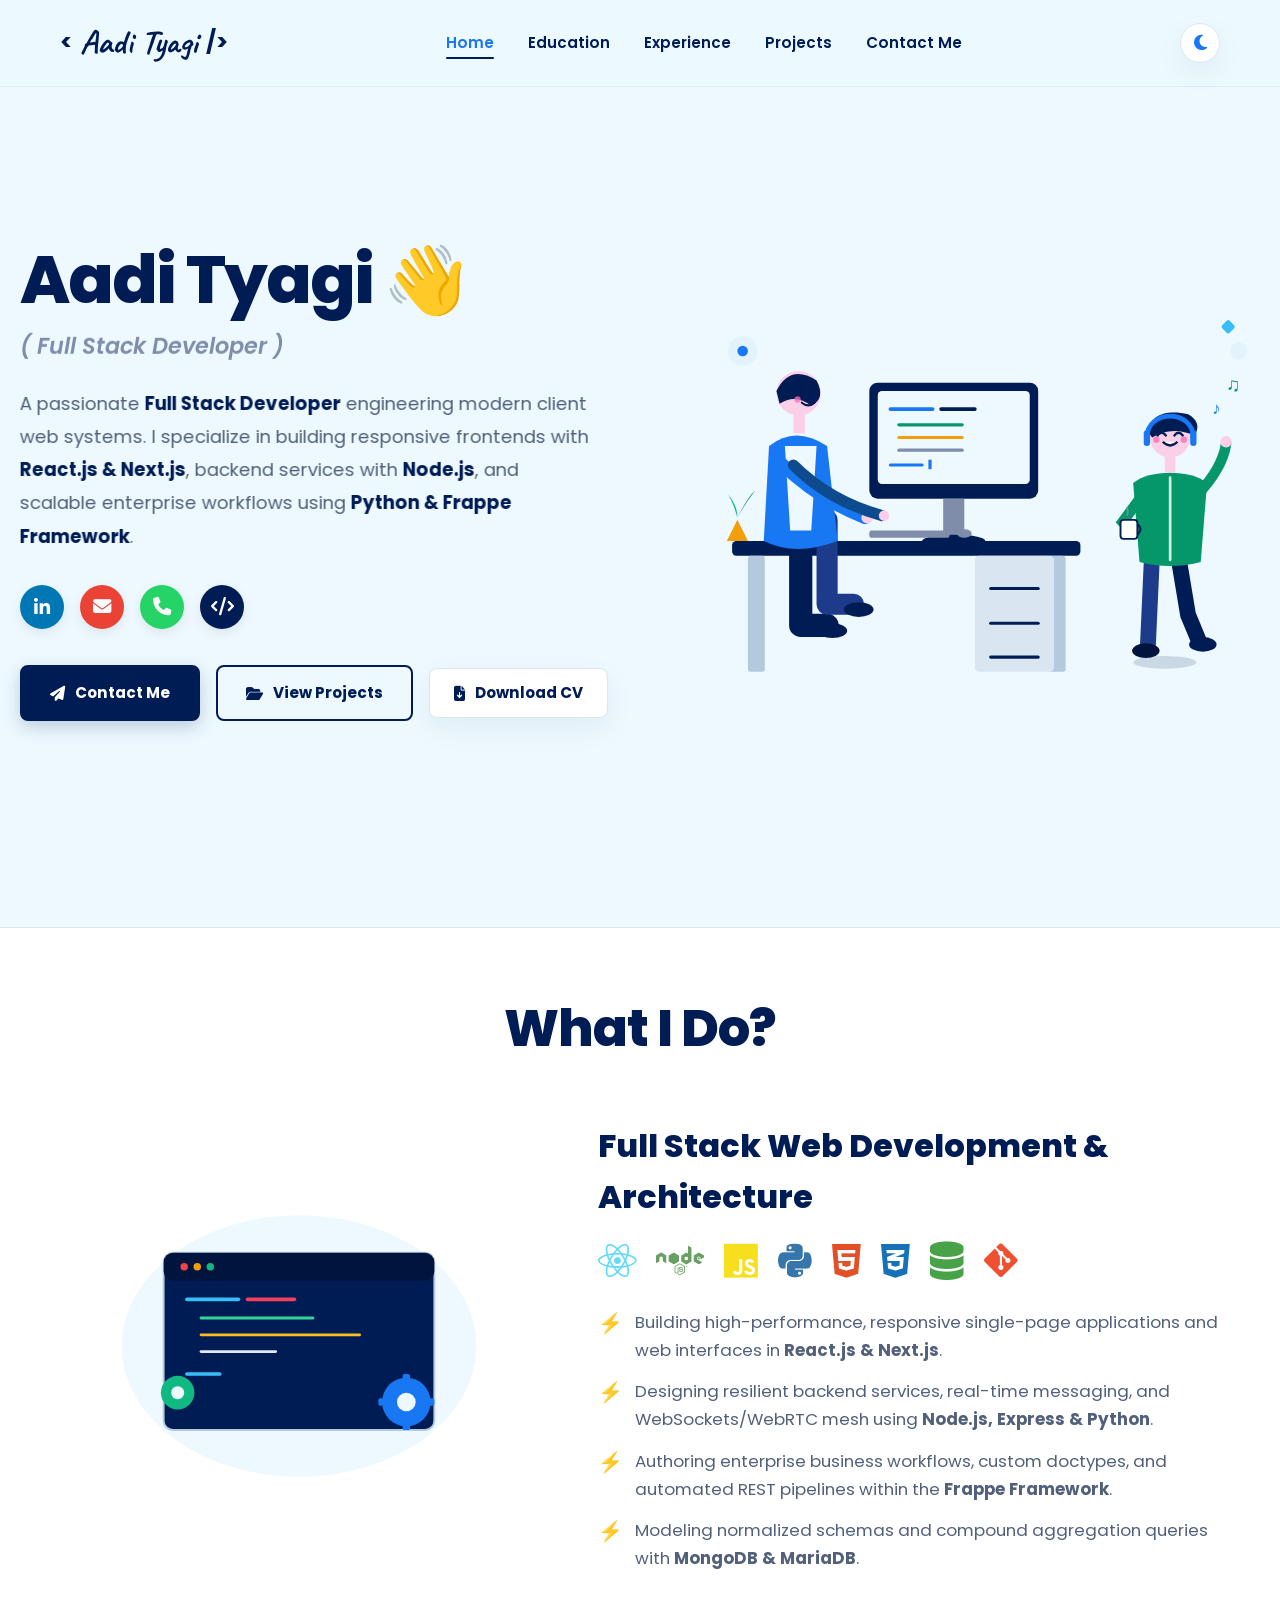
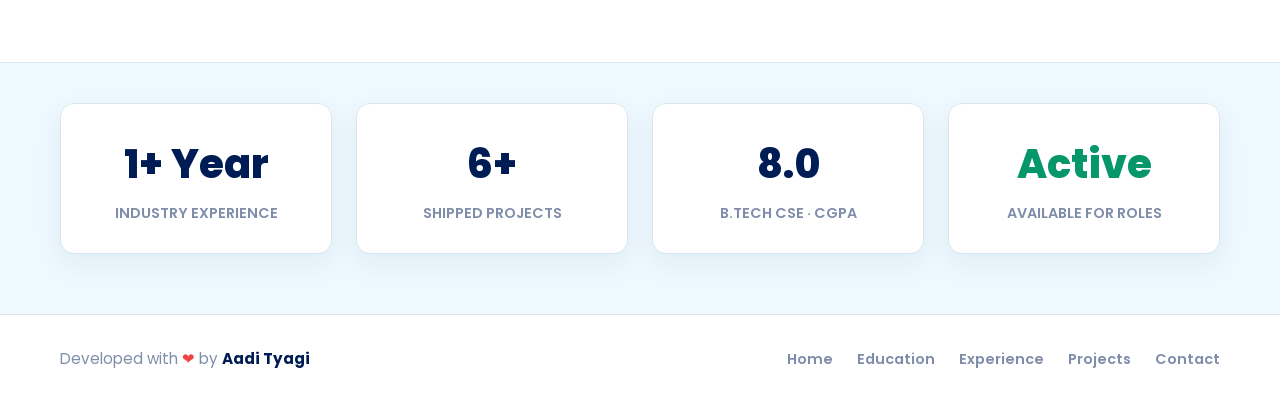
==== commit f8f37c00: "chore: remove github links from portfolio" ====
--- a/index.html
+++ b/index.html
@@ -81,9 +81,6 @@
 
           <!-- Social Media Icons Row -->
           <div class="social-icons-row scroll-reveal-bottom delay-2">
-            <a href="https://github.com/aadityagi24" target="_blank" rel="noopener" class="social-circle github" title="GitHub">
-              <i class="fa-brands fa-github"></i>
-            </a>
             <a href="https://linkedin.com" target="_blank" rel="noopener" class="social-circle linkedin" title="LinkedIn">
               <i class="fa-brands fa-linkedin-in"></i>
             </a>
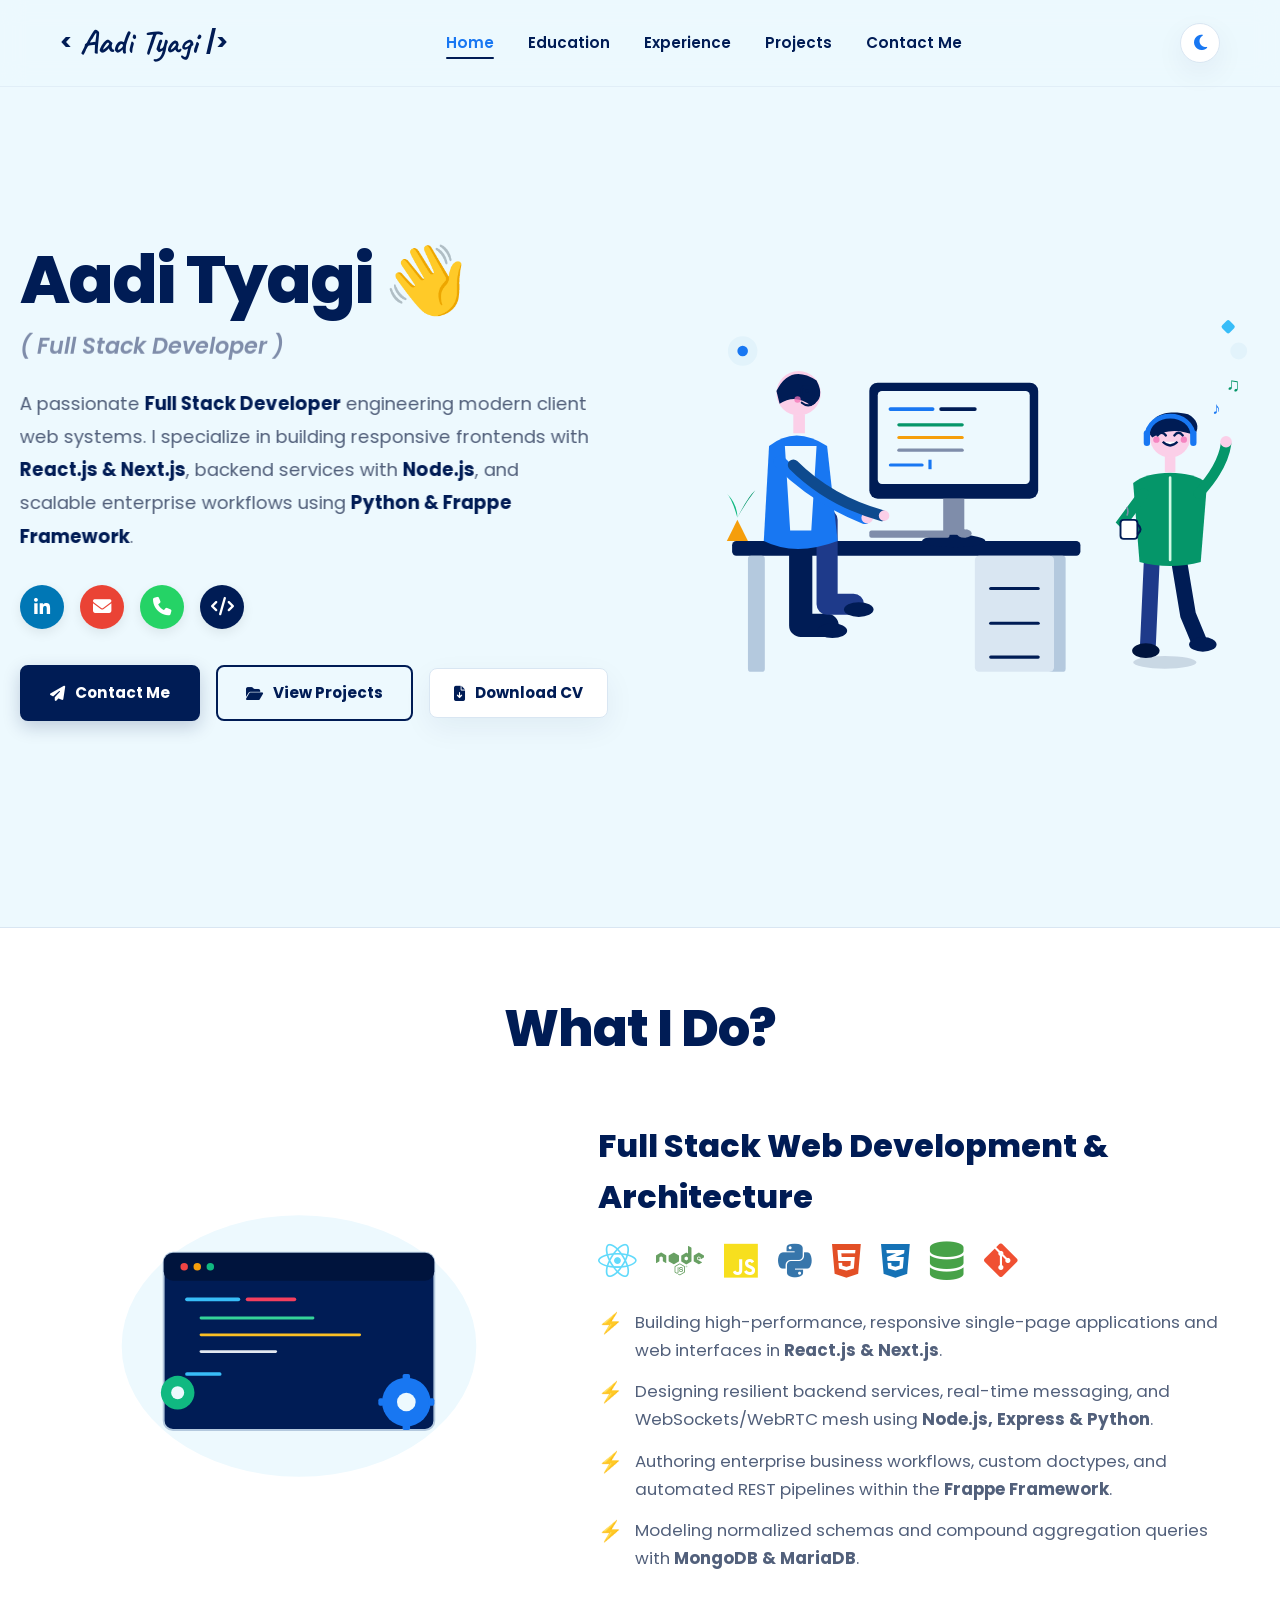
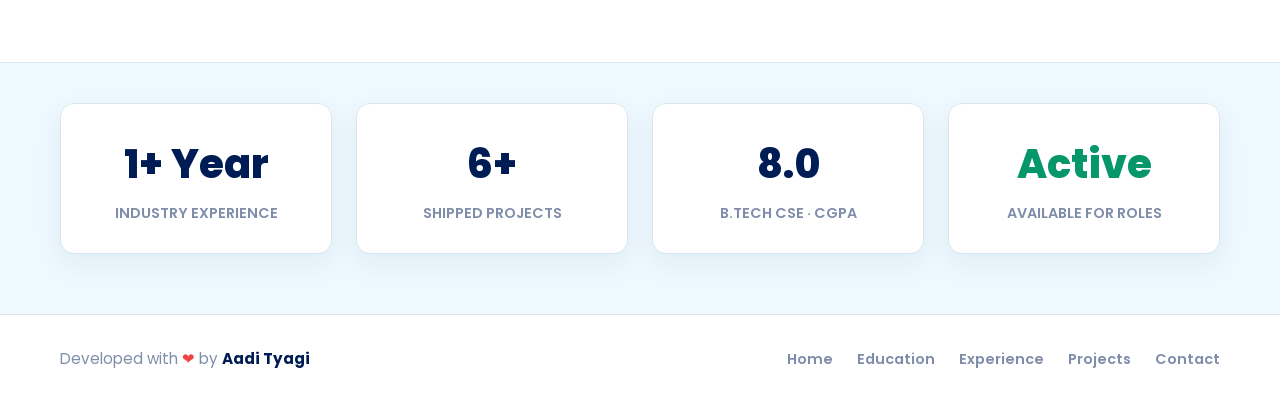
==== commit e1b4c0b0: "Update resume download to Aadi Resume N.pdf" ====
--- a/index.html
+++ b/index.html
@@ -103,7 +103,7 @@
             <a href="projects.html" class="btn-ashutosh-outline">
               <i class="fa-solid fa-folder-open"></i> View Projects
             </a>
-            <a href="Aadi Resume.pdf" download="Aadi_Tyagi_Resume.pdf" class="btn-ashutosh-download" title="Download Official Resume PDF">
+            <a href="Aadi Resume N.pdf" download="Aadi_Tyagi_Resume.pdf" class="btn-ashutosh-download" title="Download Official Resume PDF">
               <i class="fa-solid fa-file-arrow-down"></i> Download CV
             </a>
           </div>
